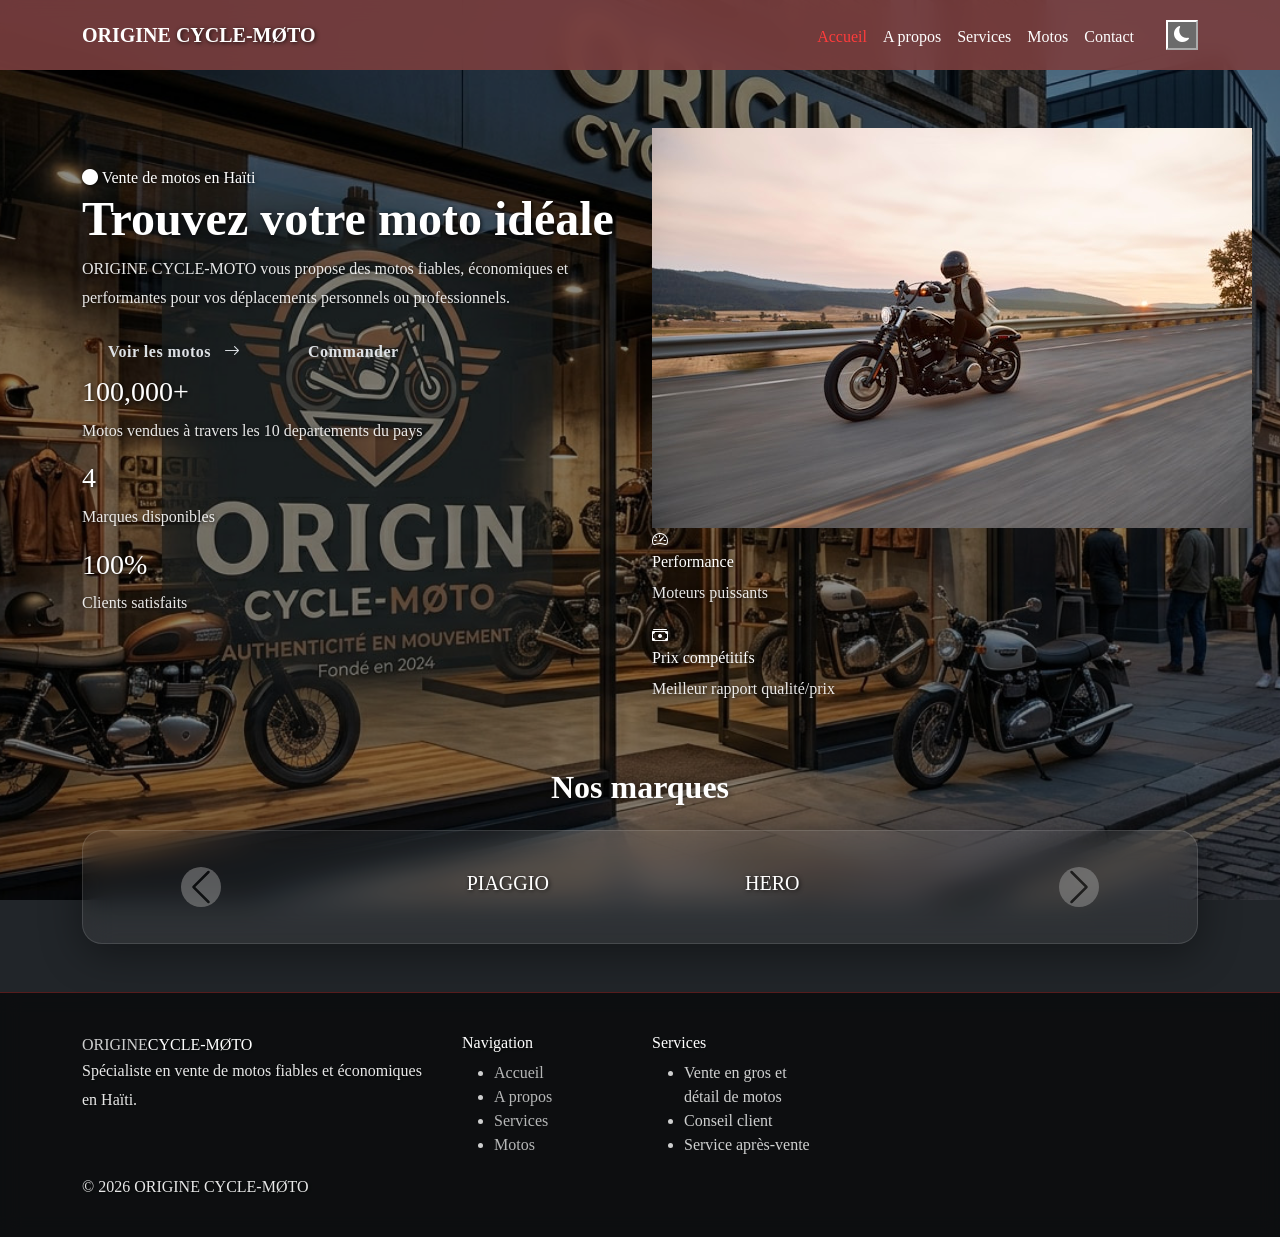
==== index.html @ fa600f1c "First commit" ====
<!DOCTYPE html>
<html lang="fr" data-bs-theme="dark">
<head>
    <meta charset="UTF-8">
    <meta name="viewport" content="width=device-width, initial-scale=1.0">
    <title>ØRIGINE CYCLE-MØTO | Vente de motos en Haïti</title>
    
    <link href="https://cdn.jsdelivr.net/npm/bootstrap@5.3.2/dist/css/bootstrap.min.css" rel="stylesheet">
    <link href="https://cdn.jsdelivr.net/npm/bootstrap-icons@1.11.1/font/bootstrap-icons.css" rel="stylesheet">
    
    <link href="css/style.css" rel="stylesheet">
</head>

<body>

<!-- NAVBAR -->
<nav class="navbar navbar-expand-lg fixed-top">
    <div class="container">
        <a class="navbar-brand" href="index.html">ORIGINE <span>CYCLE-MØTO</span></a>
        
        <button class="navbar-toggler" type="button" data-bs-toggle="collapse" data-bs-target="#navbarNav">
            <span class="navbar-toggler-icon"></span>
        </button>
        
        <div class="collapse navbar-collapse" id="navbarNav">
            <ul class="navbar-nav ms-auto me-4">
                <li class="nav-item"><a class="nav-link active" href="index.html">Accueil</a></li>
                <li class="nav-item"><a class="nav-link" href="about.html">A propos</a></li>
                <li class="nav-item"><a class="nav-link" href="services.html">Services</a></li>
                <li class="nav-item"><a class="nav-link" href="projects.html">Motos</a></li>
                <li class="nav-item"><a class="nav-link" href="contact.html">Contact</a></li>
            </ul>

            <button class="theme-toggle" id="themeToggle">
                <i class="bi bi-moon-fill" id="themeIcon"></i>
            </button>
        </div>
    </div>
</nav>

<!-- HERO SECTION -->
<section class="hero-section">
    <div class="hero-bg">
        <div class="grid-pattern"></div>
        <div class="hero-gradient-orb orb-1"></div>
        <div class="hero-gradient-orb orb-2"></div>
        <div class="hero-gradient-orb orb-3"></div>
    </div>
    
    <div class="container">
        <div class="row align-items-center">

            <!-- TEXTE -->
            <div class="col-lg-6">
                <div class="hero-content">

                    <span class="hero-tag">
                        <i class="bi bi-circle-fill"></i>
                        Vente de motos en Haïti
                    </span>

                    <h1 class="hero-title">
                        Trouvez votre <span class="highlight">moto idéale</span>
                    </h1>

                    <p class="hero-subtitle">
                        ORIGINE CYCLE-MOTO vous propose des motos fiables, économiques et performantes 
                        pour vos déplacements personnels ou professionnels.
                    </p>

                    <div class="d-flex gap-3 flex-wrap">
                        <a href="projects.html" class="btn btn-primary-custom">
                            Voir les motos
                            <i class="bi bi-arrow-right ms-2"></i>
                        </a>

                        <a href="contact.html" class="btn btn-outline-custom">
                            Commander
                        </a>
                    </div>

                    <!-- STATS -->
                    <div class="hero-stats">
                        <div class="stat-item">
                            <h3>100,000+</h3>
                            <p>Motos vendues à travers les 10 departements du pays</p>
                        </div>
                        <div class="stat-item">
                            <h3>4</h3>
                            <p>Marques disponibles</p>
                        </div>
                        <div class="stat-item">
                            <h3>100%</h3>
                            <p>Clients satisfaits</p>
                        </div>
                    </div>

                </div>
            </div>

          <!-- IMAGE -->
<div class="col-lg-6">
    <div class="hero-visual mt-5"> <!-- AJOUT mt-5 -->
        <div class="hero-image-container">
            <img src="img/Super_moto.jpg" 
                 alt="Moto" class="hero-image">
        </div>

        <!-- FLOATING CARDS -->
        <div class="floating-card floating-card-1">
            <div class="floating-card-icon green">
                <i class="bi bi-speedometer2"></i>
            </div>
            <h6>Performance</h6>
            <p>Moteurs puissants</p>
        </div>

        <div class="floating-card floating-card-2">
            <div class="floating-card-icon orange">
                <i class="bi bi-cash-stack"></i>
            </div>
            <h6>Prix compétitifs</h6>
            <p>Meilleur rapport qualité/prix</p>
        </div>

        </div>
    </div>
</section>

<!-- SECTION MARQUES -->
<section class="container mt-5 mb-5 text-center">
    <h2 class="mb-4">Nos marques</h2>

    <div class="brand-carousel-box">

        <div id="brandCarousel" class="carousel slide" data-bs-ride="carousel">
            <div class="carousel-inner">

                <div class="carousel-item active">
                    <div class="row justify-content-center">

                        <div class="col-md-3">
                            <h5>PIAGGIO</h5>
                        </div>

                        <div class="col-md-3">
                            <h5>HERO</h5>
                        </div>

                    </div>
                </div>

                <div class="carousel-item">
                    <div class="row justify-content-center">

                        <div class="col-md-3">
                            <h5>HAOJIN</h5>
                        </div>

                        <div class="col-md-3">
                            <h5>LINKENG</h5>
                        </div>

                    </div>
                </div>

            </div>

            <button class="carousel-control-prev" type="button" data-bs-target="#brandCarousel" data-bs-slide="prev">
                <span class="carousel-control-prev-icon"></span>
            </button>

            <button class="carousel-control-next" type="button" data-bs-target="#brandCarousel" data-bs-slide="next">
                <span class="carousel-control-next-icon"></span>
            </button>

        </div>

    </div>
</section>

<!-- FOOTER -->
<footer>
    <div class="container">
        <div class="row g-4">

            <div class="col-lg-4">
                <div class="footer-brand">ORIGINE<span>CYCLE-MØTO</span></div>
                <p class="footer-text">
                    Spécialiste en vente de motos fiables et économiques en Haïti.
                </p>
            </div>

            <div class="col-lg-2 col-md-4">
                <h6 class="footer-title">Navigation</h6>
                <ul class="footer-links">
                    <li><a href="index.html">Accueil</a></li>
                    <li><a href="about.html">A propos</a></li>
                    <li><a href="services.html">Services</a></li>
                    <li><a href="projects.html">Motos</a></li>
                </ul>
            </div>

            <div class="col-lg-2 col-md-4">
                <h6 class="footer-title">Services</h6>
                <ul class="footer-links">
                    <li>Vente en gros et détail de motos</li>
                    <li>Conseil client</li>
                    <li>Service après-vente</li>
                </ul>
            </div>

        </div>

        <div class="footer-bottom">
            <p>© 2026 ORIGINE CYCLE-MØTO</p>
        </div>
    </div>
</footer>

<script src="https://cdn.jsdelivr.net/npm/bootstrap@5.3.2/dist/js/bootstrap.bundle.min.js"></script>
<script src="js/main.js"></script>

</body>
</html>
---- css/style.css ----
body {
    font-family: 'Segoe UI';
    padding-top: 80px;
    min-height: 100vh;

    background-image: url('../img/Background_acceuil.jpg');
    background-size: cover;
    background-position: center;
    background-attachment: fixed;
    color: #ffffff;
}

/* OVERLAY */
body::before {
    content: "";
    position: fixed;
    top: 0;
    left: 0;
    width: 100%;
    height: 100%;
    background: rgba(0, 0, 0, 0.45);
    z-index: 0;
    pointer-events: none;
}

/* CONTENU AU DESSUS DE L'OVERLAY */
body > * {
    position: relative;
    z-index: 1;
}

/* TEXTE VISIBLE */
h1, h2, h3, h4, h5, h6, p, label, span {
    color: #ffffff !important;
    text-shadow: 1px 1px 4px rgba(0, 0, 0, 0.8);
}

/* NAVBAR */
.navbar {
    background: rgba(123, 63, 63, 0.9);
    backdrop-filter: blur(10px);
    padding: 15px 0;
    z-index: 999;
}

/* LOGO */
.navbar-brand {
    color: #ffffff !important;
    font-weight: bold;
}

.navbar-brand span {
    color: #ff3c3c;
}

/* NAV LINKS */
.navbar .nav-link {
    color: #ffffff !important;
    font-weight: 500;
    position: relative;
    padding-bottom: 5px;
    transition: 0.3s;
}

/* LIGNE ANIMÉE */
.navbar .nav-link::after {
    content: "";
    position: absolute;
    left: 0;
    bottom: 0;
    width: 0;
    height: 2px;
    background: #ff3c3c;
    transition: width 0.3s ease;
}

/* HOVER NAV */
.navbar .nav-link:hover {
    color: #ff3c3c !important;
}

.navbar .nav-link:hover::after {
    width: 100%;
}

/* LIEN ACTIF */
.navbar .nav-link.active {
    color: #ff3c3c !important;
}

/* HERO */
.hero-img {
    width: 100%;
    height: 400px;
    object-fit: cover;
}

/* TYPOGRAPHIE */
h1 {
    font-size: 3rem;
    font-weight: 800;
    line-height: 1.2;
    text-shadow: 2px 2px 8px rgba(0,0,0,0.6);
}

h2 {
    font-weight: 700;
    text-shadow: 1px 1px 6px rgba(0,0,0,0.5);
}

p {
    line-height: 1.8;
    color: rgba(255, 255, 255, 0.9) !important;
}

.text-highlight {
    color: #ff3c3c !important;
}

/* BOUTONS */
.btn {
    border-radius: 25px;
    padding: 10px 25px;
    font-weight: 600;
    letter-spacing: 0.5px;
    transition: all 0.3s ease;
}

.btn-primary {
    background: #ff3c3c;
    border: none;
    color: white;
}

.btn-primary:hover {
    background: #cc0000;
    transform: translateY(-2px);
    box-shadow: 0 8px 20px rgba(255, 60, 60, 0.4);
}

.btn-outline-light {
    border: 2px solid white;
    color: white;
}

.btn-outline-light:hover {
    background: white;
    color: #ff3c3c;
    transform: translateY(-2px);
}

/* CAROUSEL IMAGE */
.carousel-img {
    height: 550px;
    width: 100%;
    object-fit: contain;
    border-radius: 15px;
    box-shadow: 0 20px 40px rgba(0,0,0,0.5);
    transition: 0.5s;
    display: block;
}

/* WRAPPER POUR L'EFFET SHINE */
.carousel-img-wrapper {
    position: relative;
    overflow: hidden;
    border-radius: 15px;
}

/* L'EFFET DE BRILLANCE */
.carousel-img-wrapper::after {
    content: "";
    position: absolute;
    top: -50%;
    left: -75%;
    width: 50%;
    height: 200%;
    background: rgba(255, 255, 255, 0.25);
    transform: skewX(-20deg);
    transition: 0.7s ease;
    opacity: 0;
}

/* ACTIVATION AU HOVER */
.carousel-img-wrapper:hover::after {
    left: 130%;
    opacity: 1;
}

.carousel-img:hover {
    transform: perspective(1000px) rotateY(0deg) rotateX(0deg) scale(1.05);
}

/* CAROUSEL BOX */
.brand-carousel-box {
    background: rgba(255, 255, 255, 0.06);
    border: 1px solid rgba(255, 255, 255, 0.12);
    border-radius: 20px;
    padding: 40px;
    backdrop-filter: blur(15px);
    box-shadow: 0 10px 40px rgba(0,0,0,0.4);
}

.carousel-control-prev-icon,
.carousel-control-next-icon {
    background-color: #ff3c3c;
    border-radius: 50%;
    padding: 20px;
}

/* CARTES */
.card {
    background: rgba(255, 255, 255, 0.08) !important;
    backdrop-filter: blur(15px);
    border: 1px solid rgba(255, 255, 255, 0.15) !important;
    border-radius: 16px !important;
    box-shadow: 0 8px 32px rgba(0, 0, 0, 0.3);
    transition: all 0.4s ease;
}

.card:hover {
    transform: translateY(-8px);
    box-shadow: 0 16px 40px rgba(255, 60, 60, 0.2);
    border-color: rgba(255, 60, 60, 0.4) !important;
}

.card-title {
    color: #ffffff !important;
    font-weight: 700;
}

.card-text {
    color: rgba(255, 255, 255, 0.85) !important;
}

/* IMAGES CARTES */
.card img {
    height: 220px;
    object-fit: cover;
    border-radius: 8px;
}

/* TEXTE PRIX */
.price {
    color: #ff3c3c;
    font-weight: bold;
}

/* FOOTER */
footer {
    background: rgba(0, 0, 0, 0.6) !important;
    backdrop-filter: blur(10px);
    border-top: 1px solid rgba(255, 60, 60, 0.3);
    color: rgba(255, 255, 255, 0.8) !important;
    padding: 40px 0 20px;
}

footer a {
    color: rgba(255, 255, 255, 0.7) !important;
    text-decoration: none;
    transition: color 0.3s;
}

footer a:hover {
    color: #ff3c3c !important;
}
/* ENGAGEMENTS MISSION */
.mission-engage {
    background: rgba(255, 60, 60, 0.08);
    border: 1px solid rgba(255, 60, 60, 0.25);
    border-radius: 12px;
    padding: 20px;
    display: flex;
    align-items: flex-start;
    gap: 15px;
    transition: all 0.3s ease;
    height: 100%;
}

.mission-engage:hover {
    background: rgba(255, 60, 60, 0.15);
    transform: translateY(-3px);
}

.mission-engage i {
    color: #ff3c3c;
    font-size: 1.4rem;
    flex-shrink: 0;
    margin-top: 2px;
}

.mission-engage p {
    margin: 0;
    font-size: 0.9rem;
    color: rgba(255,255,255,0.85) !important;
    text-shadow: none !important;
}

/* CHIFFRES CLÉS */
.mission-stat {
    background: rgba(255, 60, 60, 0.1);
    border: 1px solid rgba(255, 60, 60, 0.3);
    border-radius: 12px;
    padding: 15px 10px;
    transition: all 0.3s ease;
}

.mission-stat:hover {
    background: rgba(255, 60, 60, 0.2);
    transform: translateY(-3px);
}

.mission-stat h3 {
    color: #ff3c3c !important;
    font-size: 1.8rem;
    font-weight: 800;
    margin-bottom: 5px;
}

.mission-stat p {
    font-size: 0.8rem;
    color: rgba(255,255,255,0.7) !important;
    margin: 0;
    text-shadow: none !important;
}
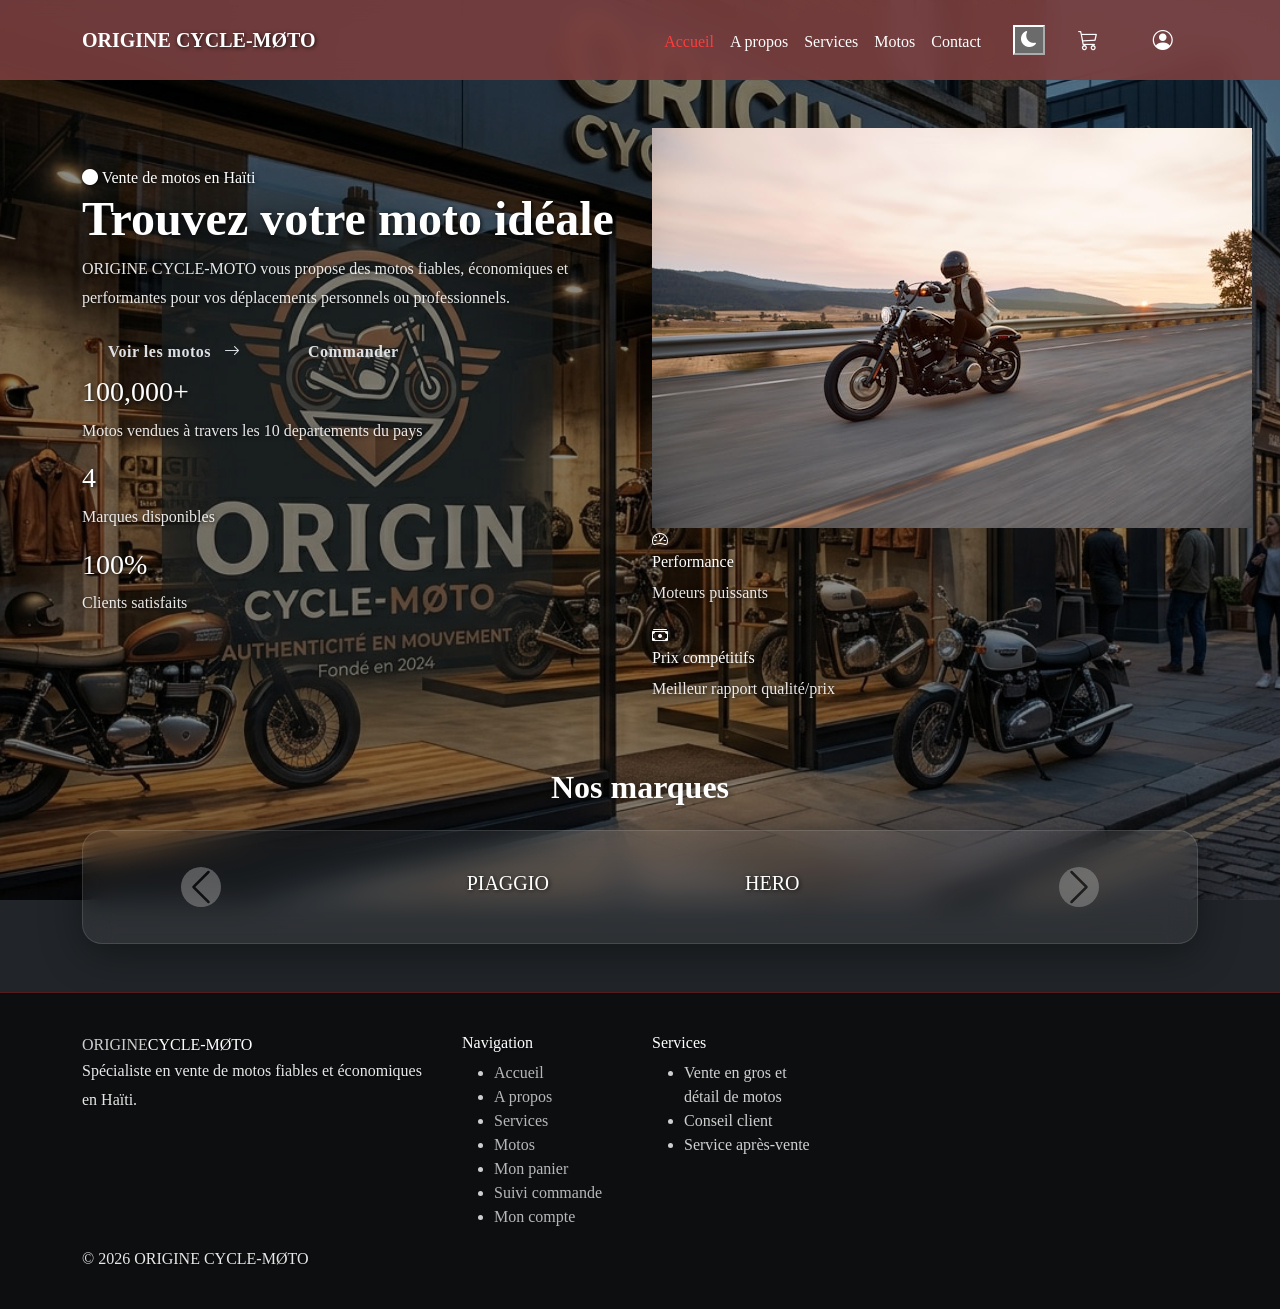
==== commit a8d03f2d: "feat: transformation en site de vente dynamique - Panier interactif (ajout, suppression, quantité, t" ====
--- a/index.html
+++ b/index.html
@@ -34,6 +34,13 @@
             <button class="theme-toggle" id="themeToggle">
                 <i class="bi bi-moon-fill" id="themeIcon"></i>
             </button>
+            <a href="pages/panier.html" class="btn position-relative text-white ms-2" style="background:none;border:none;" title="Panier">
+                <i class="bi bi-cart3 fs-5"></i>
+                <span id="cart-count" class="position-absolute top-0 start-100 translate-middle badge rounded-pill bg-danger" style="font-size:0.65rem;display:none;">0</span>
+            </a>
+            <a href="pages/login.html" class="btn text-white ms-1" style="background:none;border:none;" id="nav-user" title="Connexion">
+                <i class="bi bi-person-circle fs-5"></i>
+            </a>
         </div>
     </div>
 </nav>
@@ -198,6 +205,9 @@
                     <li><a href="about.html">A propos</a></li>
                     <li><a href="services.html">Services</a></li>
                     <li><a href="projects.html">Motos</a></li>
+                    <li><a href="pages/panier.html">Mon panier</a></li>
+                    <li><a href="pages/suivi-commande.html">Suivi commande</a></li>
+                    <li><a href="pages/login.html">Mon compte</a></li>
                 </ul>
             </div>
 
@@ -219,6 +229,9 @@
 </footer>
 
 <script src="https://cdn.jsdelivr.net/npm/bootstrap@5.3.2/dist/js/bootstrap.bundle.min.js"></script>
+<script src="js/config.js"></script>
+<script src="js/panier.js"></script>
+<script src="js/auth.js"></script>
 <script src="js/main.js"></script>
 
 </body>
